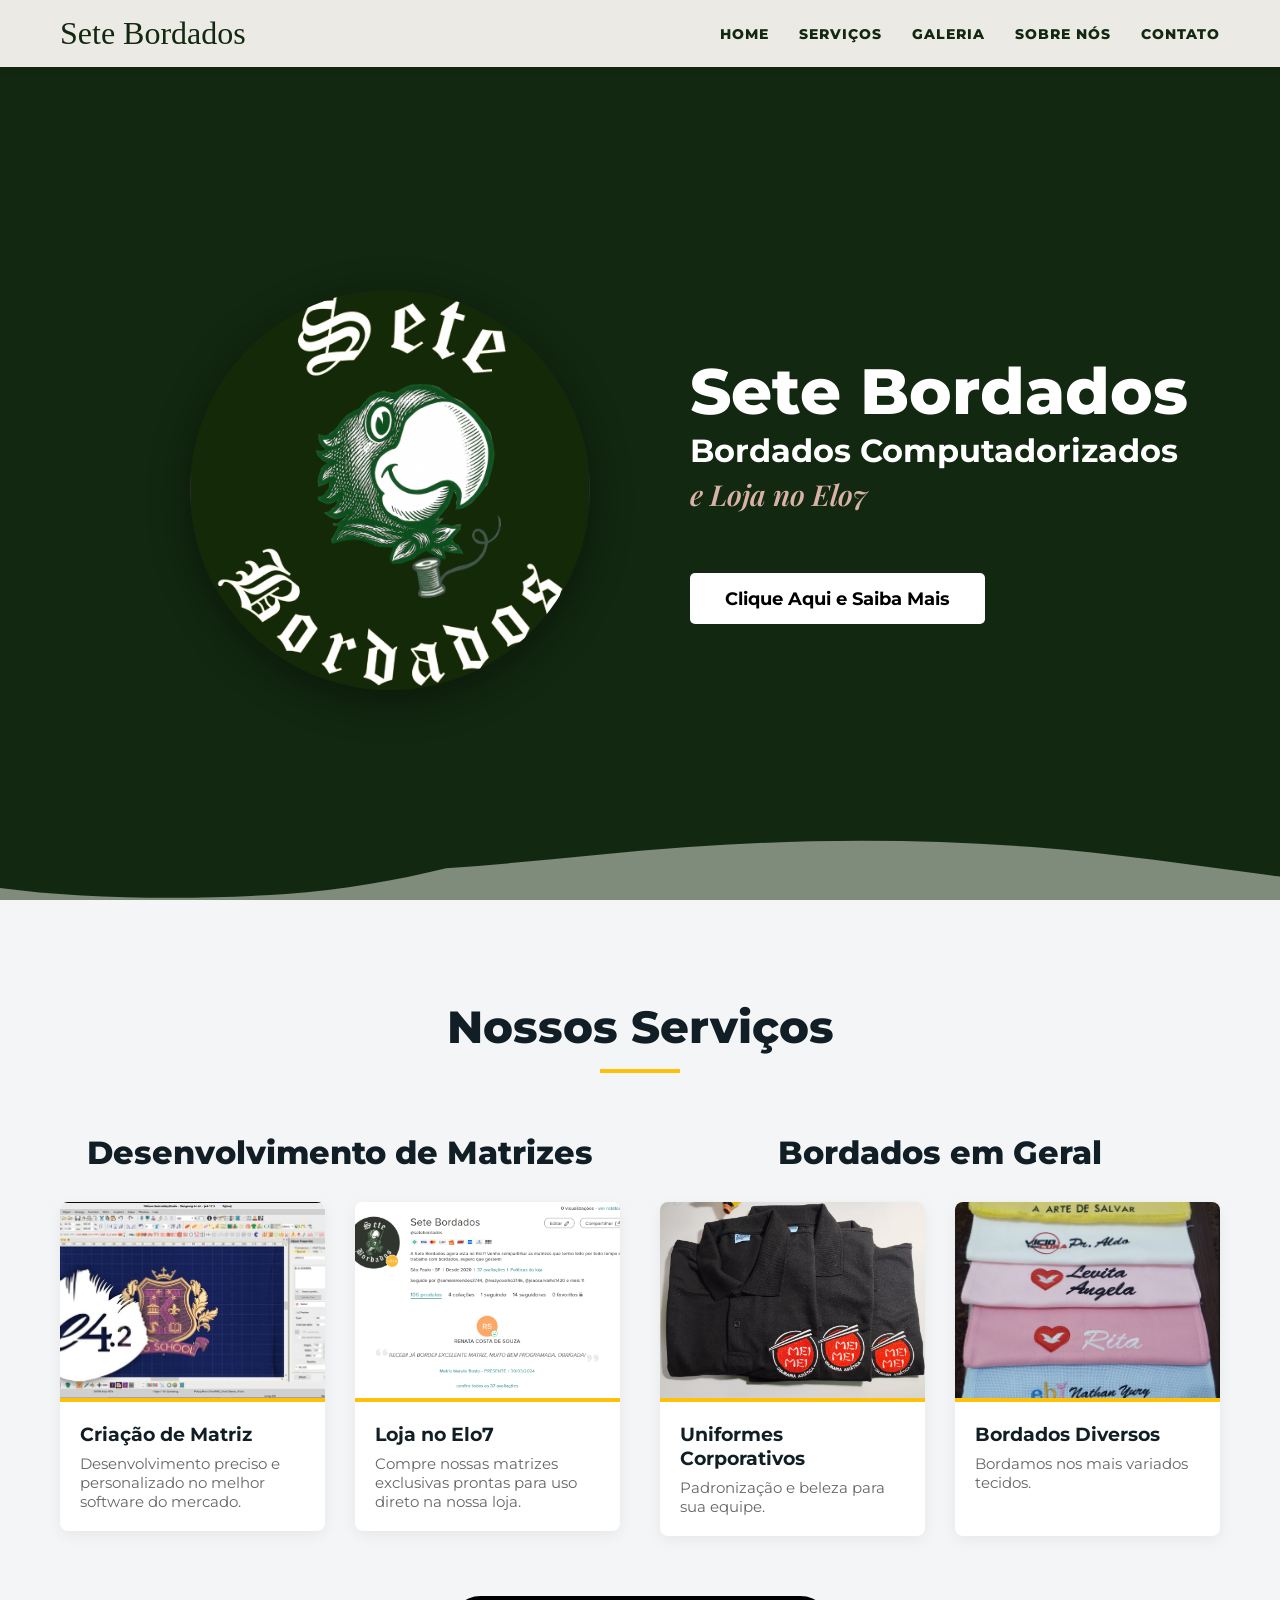
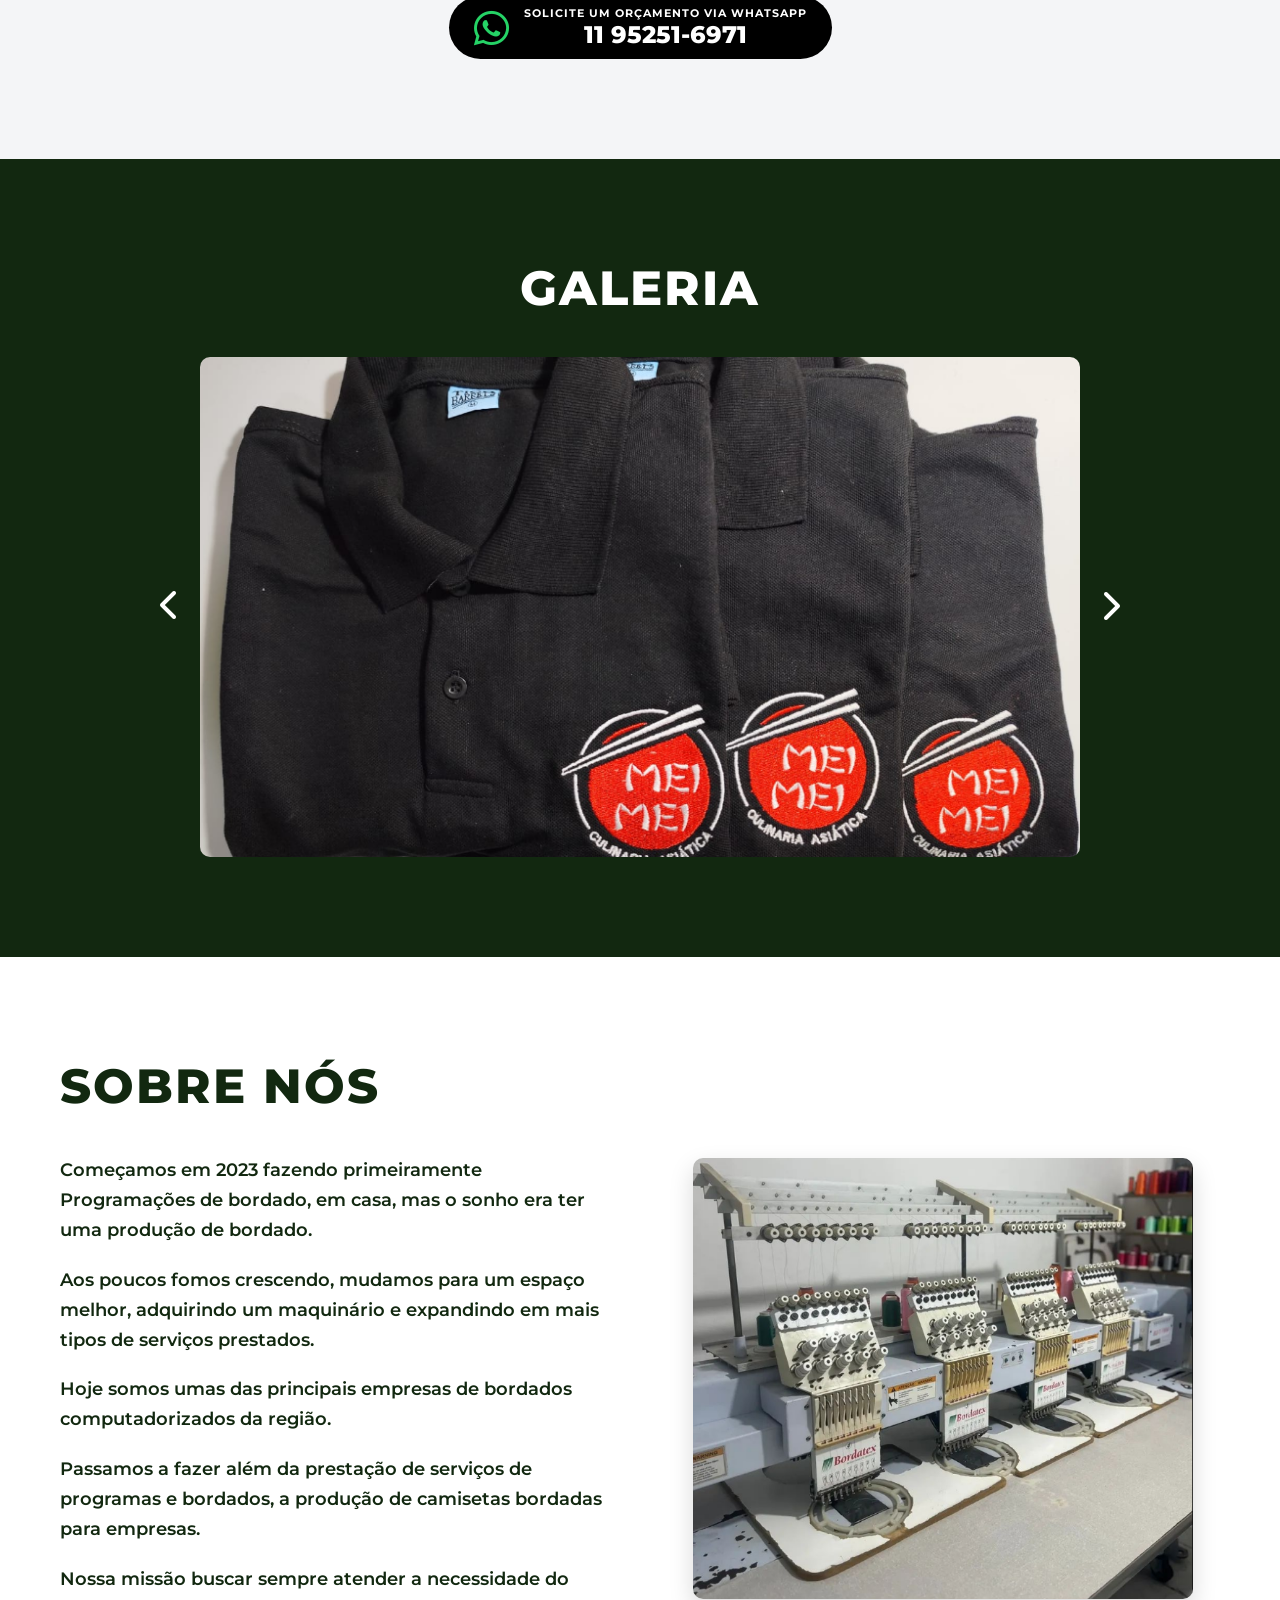
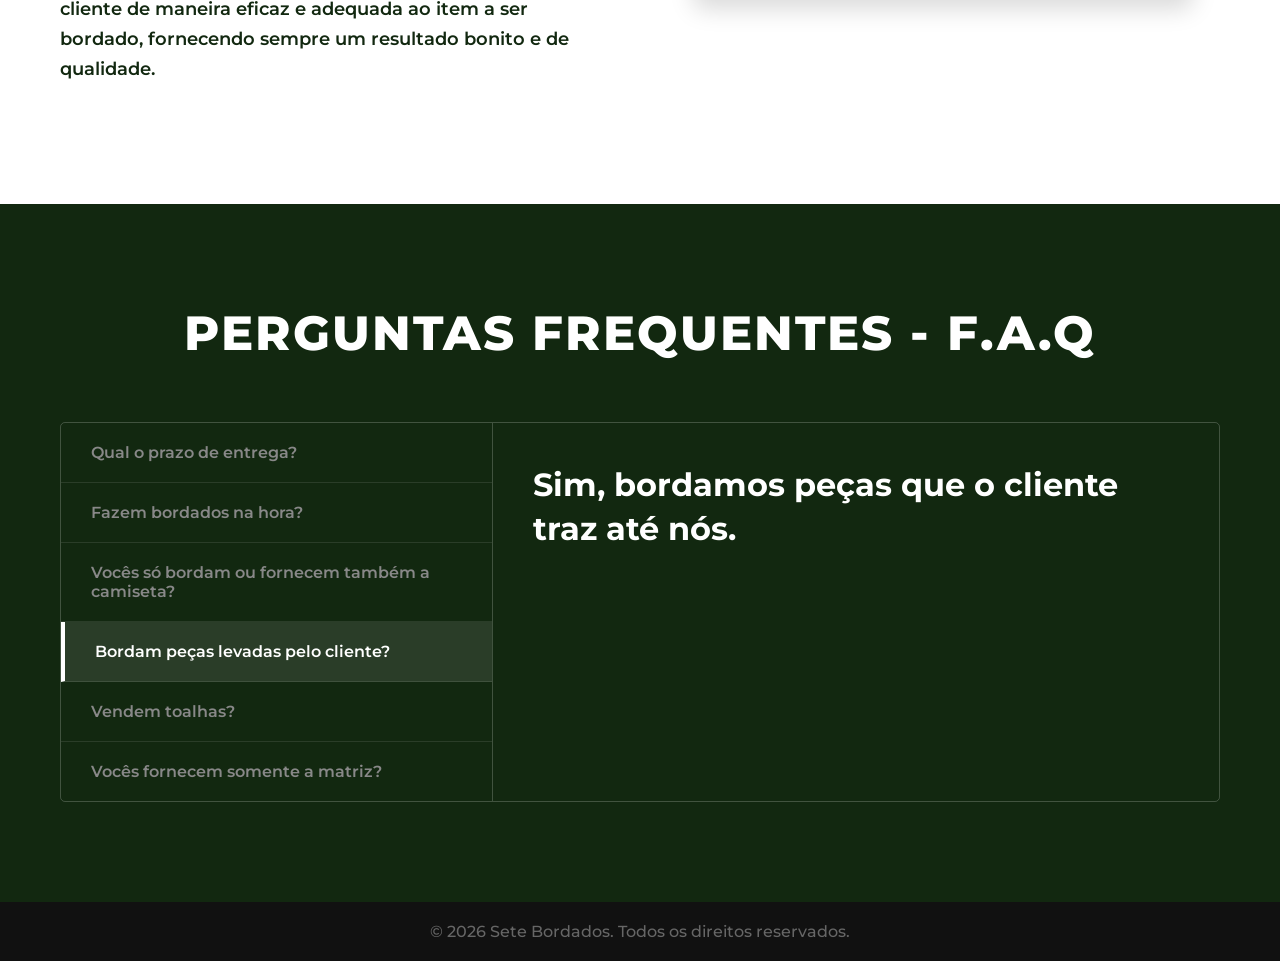
==== index.html @ 215e64a9 "primeiro commit - site sete bordados" ====
<!DOCTYPE html>
<html lang="pt-BR">

<head>
    <meta charset="UTF-8">
    <meta name="viewport" content="width=device-width, initial-scale=1.0">
    <title>Sete Bordados - Bordados Computadorizados</title>
    <link rel="stylesheet" href="style.css">
    <link rel="preconnect" href="https://fonts.googleapis.com">
    <link rel="preconnect" href="https://fonts.gstatic.com" crossorigin>
    <link
        href="https://fonts.googleapis.com/css2?family=Montserrat:wght@400;600;700;800&family=Playfair+Display:ital,wght@1,600&display=swap"
        rel="stylesheet">
    <link href="https://cdnjs.cloudflare.com/ajax/libs/font-awesome/6.0.0/css/all.min.css" rel="stylesheet">
</head>

<body>

    <!-- Header / Navbar -->
    <header class="navbar">
        <div class="nav-container">
            <div class="nav-logo">
                <span>Sete Bordados</span>
            </div>
            <nav>
                <ul class="nav-links">
                    <li><a href="#home">HOME</a></li>
                    <li><a href="#servicos">SERVIÇOS</a></li>
                    <li><a href="#galeria">GALERIA</a></li>
                    <li><a href="#sobre">SOBRE NÓS</a></li>
                    <li><a href="#contato">CONTATO</a></li>
                </ul>
            </nav>
            <div class="mobile-menu-btn">
                <i class="fa-solid fa-bars"></i>
            </div>
        </div>
    </header>

    <!-- Hero Section -->
    <section id="home" class="hero-section">
        <div class="hero-bg-overlay"></div>
        <div class="container hero-content">
            <div class="hero-image" data-anime="left">
                <img src="assets/logo.png"
                    alt="Sete Bordados Logo" class="main-logo-img"
                    style="border-radius: 50%; box-shadow: 0px 10px 40px rgba(0, 0, 0, 0.4); filter: none;">
            </div>
            <div class="hero-text" data-anime="right">
                <h1 style="font-size: 4rem;">Sete Bordados</h1>
                <h2
                    style="font-size: 2rem; color: #fff; font-style: normal; font-family: var(--font-main); font-weight: 700; margin-bottom: 5px;">
                    Bordados Computadorizados</h2>
                <h2 style="font-size: 1.8rem; color: var(--highlight);">e Loja no Elo7</h2>
                <a href="#contato" class="btn-primary" style="margin-top: 20px;">Clique Aqui e Saiba Mais</a>
            </div>
        </div>
        <div class="wave-divider">
            <svg data-name="Layer 1" xmlns="http://www.w3.org/2000/svg" viewBox="0 0 1200 120"
                preserveAspectRatio="none">
                <path
                    d="M321.39,56.44c58-10.79,114.16-30.13,172-41.86,82.39-16.72,168.19-17.73,250.45-.39C823.78,31,906.67,72,985.66,92.83c70.05,18.48,146.53,26.09,214.34,3V120H0V95.8C59.71,118,137.93,121,206.13,107.82,246.3,100,287.1,80.19,321.39,56.44Z"
                    class="shape-fill"></path>
            </svg>
        </div>
    </section>

    <!-- Serviços Section -->
    <section id="servicos" class="services-section">
        <div class="container">
            <div class="section-title-wrapper" data-anime="bottom">
                <h2 class="section-title">Nossos Serviços</h2>
                <div class="title-underline"></div>
            </div>

            <div class="services-grid-blocks">
                <!-- Quadrante 1 -->
                <div class="service-quadrant" data-anime="left">
                    <h3>Desenvolvimento de Matrizes</h3>
                    <div class="quadrant-cards">
                        <div class="service-card">
                            <img src="assets/matriz.png"
                                alt="Criação de Matriz">
                            <div class="card-text">
                                <h4>Criação de Matriz</h4>
                                <p>Desenvolvimento preciso e personalizado no melhor software do mercado.</p>
                            </div>
                        </div>
                        <a href="https://www.elo7.com.br/setebordados" target="_blank"
                            style="text-decoration: none; display: block;">
                            <div class="service-card">
                                <img src="assets/elo7.png"
                                    alt="Loja no Elo7">
                                <div class="card-text">
                                    <h4>Loja no Elo7</h4>
                                    <p>Compre nossas matrizes exclusivas prontas para uso direto na nossa loja.</p>
                                </div>
                            </div>
                        </a>
                    </div>
                </div>

                <!-- Quadrante 2 -->
                <div class="service-quadrant" data-anime="right">
                    <h3>Bordados em Geral</h3>
                    <div class="quadrant-cards">
                        <div class="service-card">
                            <img src="assets/uniforme.png"
                                alt="Uniformes e Camisas">
                            <div class="card-text">
                                <h4>Uniformes Corporativos</h4>
                                <p>Padronização e beleza para sua equipe.</p>
                            </div>
                        </div>
                        <div class="service-card">
                            <img src="assets/diversos.png"
                                alt="Bordados Diversos">
                            <div class="card-text">
                                <h4>Bordados Diversos</h4>
                                <p>Bordamos nos mais variados tecidos.</p>
                            </div>
                        </div>
                    </div>
                </div>
            </div>

            <div class="whatsapp-btn-wrapper" style="text-align: center; margin-top: 60px;" data-anime="bottom">
                <a href="https://wa.me/message/SFWPDJLVIP6OA1" class="btn-whatsapp" target="_blank">
                    <i class="fa-brands fa-whatsapp"></i>
                    <div class="wpp-text">
                        <span class="wpp-sub">SOLICITE UM ORÇAMENTO VIA WHATSAPP</span>
                        <span class="wpp-num">11 95251-6971</span>
                    </div>
                </a>
            </div>
        </div>
    </section>

    <!-- Galeria Section -->
    <section id="galeria" class="gallery-section">
        <h2 class="section-title light-title" style="color: #ffffff;" data-anime="bottom">GALERIA</h2>
        <div class="container gallery-slider" data-anime="bottom">
            <button class="slider-btn prev-btn"><i class="fa-solid fa-chevron-left"></i></button>
            <div class="gallery-track-container">
                <ul class="gallery-track">
                    <li class="gallery-slide current-slide">
                        <img src="assets/uniforme.png"
                            alt="Camisa Bordada">
                    </li>
                    <li class="gallery-slide">
                        <img src="assets/diversos.png"
                            alt="Bordados Diversos">
                    </li>
                    <li class="gallery-slide">
                        <img src="assets/uniforme.png"
                            alt="Uniforme Bordado">
                    </li>
                    <li class="gallery-slide">
                        <img src="assets/polos_pretas.png"
                            alt="Polos Pretas Bordadas">
                    </li>
                    <li class="gallery-slide">
                        <img src="assets/polo_vermelha.png"
                            alt="Polo Vermelha Mulher Maravilha">
                    </li>
                    <li class="gallery-slide">
                        <img src="assets/toalhas_madrinha.png"
                            alt="Toalhas Madrinha Adriana">
                    </li>
                    <li class="gallery-slide">
                        <img src="assets/toalhas_ivanildo.png"
                            alt="Toalhas Ivanildo e Lucineide">
                    </li>
                </ul>
            </div>
            <button class="slider-btn next-btn"><i class="fa-solid fa-chevron-right"></i></button>
        </div>
    </section>

    <!-- Sobre Nós Section -->
    <section id="sobre" class="about-section">
        <div class="container about-content">
            <div class="sobre-text" data-anime="left">
                <h2 class="section-title dark-title">SOBRE NÓS</h2>
                <div class="text-block">
                    <p>Começamos em 2023 fazendo primeiramente Programações de bordado, em casa, mas o sonho era ter uma
                        produção de bordado.</p>
                    <p>Aos poucos fomos crescendo, mudamos para um espaço melhor, adquirindo um maquinário e expandindo
                        em mais tipos de serviços prestados.</p>
                    <p>Hoje somos umas das principais empresas de bordados computadorizados da região.</p>
                    <p>Passamos a fazer além da prestação de serviços de programas e bordados, a produção de camisetas
                        bordadas para empresas.</p>
                    <p>Nossa missão buscar sempre atender a necessidade do cliente de maneira eficaz e adequada ao item
                        a ser bordado, fornecendo sempre um resultado bonito e de qualidade.</p>
                </div>
            </div>
            <div class="sobre-graphic" data-anime="right">
                <div>
                    <img src="assets/maquinas.png"
                        alt="Máquinas de Bordado Sete Bordados" class="machine-img"
                        style="width: 100%; max-width: 500px; border-radius: 10px; box-shadow: 0 10px 25px rgba(0,0,0,0.15);">
                </div>
            </div>
        </div>
    </section>

    <!-- FAQ Section -->
    <section id="contato" class="faq-section">
        <div class="container">
            <h2 class="section-title light-title center-title" data-anime="bottom">Perguntas Frequentes - F.A.Q</h2>
            <div class="faq-container" data-anime="bottom">
                <div class="faq-accordion">
                    <div class="faq-item"
                        data-answer="O prazo de entrega varia de 3 a 7 dias úteis após aprovação da arte.">
                        <span>Qual o prazo de entrega?</span>
                    </div>
                    <div class="faq-item"
                        data-answer="Trabalhamos com agendamentos. Serviços expressos têm taxa extra.">
                        <span>Fazem bordados na hora?</span>
                    </div>
                    <div class="faq-item" data-answer="Nós bordamos e também podemos fornecer as peças.">
                        <span>Vocês só bordam ou fornecem também a camiseta?</span>
                    </div>
                    <div class="faq-item active" data-answer="Sim, bordamos peças que o cliente traz até nós.">
                        <span>Bordam peças levadas pelo cliente?</span>
                    </div>
                    <div class="faq-item" data-answer="Sim, vendemos toalhas de banho e rosto já bordadas.">
                        <span>Vendem toalhas?</span>
                    </div>
                    <div class="faq-item" data-answer="Sim, temos opções para bordados em tecido plano, pique e mais.">
                        <span>Vocês fornecem somente a matriz?</span>
                    </div>
                </div>
                <div class="faq-display">
                    <div class="faq-answer-content">
                        <h3>Sim, bordamos peças que o cliente traz até nós.</h3>
                    </div>
                </div>
            </div>
        </div>
    </section>

    <footer>
        <div class="container footer-content">
            <p>&copy; 2026 Sete Bordados. Todos os direitos reservados.</p>
        </div>
    </footer>

    <script src="script.js"></script>
</body>

</html>
---- style.css ----
:root {
  --primary: #1A1A1A;
  --bg-dark: #122810;
  --bg-nav: #EBEAE5;
  --bg-services: #7F8B7B;
  --bg-gallery: #AC918A;
  --bg-about: #DEDAD6;
  --text-light: #FFFFFF;
  --text-dark: #222222;
  --accent: #25D366; /* WhatsApp Green */
  --highlight: #D8B2A7;

  --font-main: 'Montserrat', sans-serif;
  --font-serif: 'Playfair Display', serif;
}

* {
  margin: 0;
  padding: 0;
  box-sizing: border-box;
}

html {
  scroll-behavior: smooth;
}

body {
  font-family: var(--font-main);
  color: var(--text-dark);
  background-color: var(--bg-nav);
  overflow-x: hidden;
}

.container {
  max-width: 1200px;
  margin: 0 auto;
  padding: 0 20px;
}

h1, h2, h3 {
  font-weight: 800;
}

/* Animations */
[data-anime] {
  opacity: 0;
  transition: .8s ease-in-out;
}
[data-anime="left"] {
  transform: translateX(-50px);
}
[data-anime="right"] {
  transform: translateX(50px);
}
[data-anime="bottom"] {
  transform: translateY(50px);
}
[data-anime].animate {
  opacity: 1;
  transform: translate3d(0px,0px,0px);
}

/* Navbar */
.navbar {
  background-color: var(--bg-nav);
  position: fixed;
  top: 0;
  width: 100%;
  z-index: 1000;
  box-shadow: 0 2px 10px rgba(0,0,0,0.1);
  transition: all 0.3s ease;
}

.nav-container {
  display: flex;
  justify-content: space-between;
  align-items: center;
  max-width: 1200px;
  margin: 0 auto;
  padding: 15px 20px;
}

.nav-logo {
  display: flex;
  align-items: center;
  gap: 10px;
  font-size: 2rem;
  font-weight: normal;
  color: var(--bg-dark);
  font-family: "Old English Text MT", "Engravers Old English BT", serif;
}

.nav-links {
  list-style: none;
  display: flex;
  gap: 30px;
}

.nav-links a {
  text-decoration: none;
  color: var(--bg-dark);
  font-weight: 800;
  font-size: 0.9rem;
  letter-spacing: 1px;
  position: relative;
  transition: color 0.3s;
}

.nav-links a:hover {
  color: var(--bg-gallery);
}

.nav-links a::after {
  content: '';
  position: absolute;
  width: 0;
  height: 2px;
  bottom: -4px;
  left: 0;
  background-color: var(--bg-gallery);
  transition: width 0.3s ease;
}

.nav-links a:hover::after {
  width: 100%;
}

.mobile-menu-btn {
  display: none;
  font-size: 1.5rem;
  cursor: pointer;
}

/* Hero Section */
.hero-section {
  background-color: var(--bg-dark);
  min-height: 100vh;
  display: flex;
  align-items: center;
  position: relative;
  padding-top: 80px;
}

.hero-content {
  display: flex;
  align-items: center;
  justify-content: center;
  gap: 100px;
  width: 100%;
  z-index: 2;
}

.hero-image {
  flex: 1;
  display: flex;
  justify-content: flex-end;
}

.main-logo-img {
  width: 400px;
  height: 400px;
  object-fit: cover;
  border-radius: 50%;
  box-shadow: 0 0 50px rgba(255,255,255,0.1);
  filter: drop-shadow(0px 0px 20px rgba(255, 255, 255, 0.2));
  transition: transform 0.3s ease;
}

.main-logo-img:hover {
  transform: scale(1.05);
}

.hero-text {
  flex: 1;
  color: var(--text-light);
}

.hero-text h1 {
  font-size: 3.5rem;
  line-height: 1.1;
  margin-bottom: 5px;
}

.hero-text h2 {
  font-size: 1.8rem;
  color: var(--highlight);
  font-weight: 600;
  font-style: italic;
  margin-bottom: 40px;
  font-family: var(--font-serif);
}

.btn-primary {
  display: inline-block;
  background-color: #FFFFFF;
  color: #000;
  text-decoration: none;
  padding: 15px 35px;
  font-weight: 700;
  font-size: 1.1rem;
  border-radius: 5px;
  transition: all 0.3s ease;
}

.btn-primary:hover {
  background-color: var(--highlight);
  color: #fff;
  box-shadow: 0 10px 20px rgba(216, 178, 167, 0.3);
  transform: translateY(-3px);
}

.wave-divider {
  position: absolute;
  bottom: 0;
  left: 0;
  width: 100%;
  overflow: hidden;
  line-height: 0;
}

.wave-divider svg {
  position: relative;
  display: block;
  width: calc(130% + 1.3px);
  height: 60px;
}

.wave-divider .shape-fill {
  fill: var(--bg-services);
}

/* Services (New Grid Layout) */
.services-section {
  background-color: #F4F5F7;
  padding: 100px 0;
  color: var(--text-dark);
}

.section-title-wrapper {
  text-align: center;
  margin-bottom: 60px;
}

.section-title-wrapper .section-title {
  font-size: 2.8rem;
  color: #111e25;
  margin-bottom: 15px;
  text-transform: none;
  letter-spacing: normal;
}

.title-underline {
  width: 80px;
  height: 4px;
  background-color: #FFC107;
  margin: 0 auto;
}

.services-grid-blocks {
  display: flex;
  gap: 40px;
  justify-content: space-between;
}

.service-quadrant {
  flex: 1;
}

.service-quadrant h3 {
  font-size: 2rem;
  color: #111e25;
  margin-bottom: 30px;
  text-align: center;
}

.quadrant-cards {
  display: grid;
  grid-template-columns: 1fr 1fr;
  gap: 30px;
}

.service-card {
  background: #ffffff;
  border-radius: 8px;
  overflow: hidden;
  box-shadow: 0 4px 15px rgba(0,0,0,0.06);
  transition: transform 0.3s ease;
}

.service-card:hover {
  transform: translateY(-5px);
  box-shadow: 0 10px 25px rgba(0,0,0,0.1);
}

.service-card img {
  width: 100%;
  height: 200px;
  object-fit: cover;
  border-bottom: 4px solid #FFC107;
  display: block;
}

.card-text {
  padding: 20px;
}

.card-text h4 {
  font-size: 1.2rem;
  color: #111e25;
  margin-bottom: 8px;
}

.card-text p {
  font-size: 0.95rem;
  color: #666;
}

.section-title {
  font-size: 3rem;
  margin-bottom: 40px;
  text-transform: uppercase;
  letter-spacing: 2px;
}

.section-title.dark-title {
  color: var(--bg-dark);
}



.whatsapp-btn-wrapper {
  margin-top: 40px;
}

.btn-whatsapp {
  display: inline-flex;
  align-items: center;
  background-color: #000;
  color: #fff;
  text-decoration: none;
  padding: 10px 25px;
  border-radius: 50px;
  gap: 15px;
  transition: all 0.3s;
}

.btn-whatsapp:hover {
  background-color: var(--accent);
  box-shadow: 0 10px 20px rgba(37, 211, 102, 0.4);
  transform: translateY(-3px);
}

.btn-whatsapp i {
  font-size: 2.5rem;
  color: var(--accent);
}

.btn-whatsapp:hover i {
  color: #fff;
}

.wpp-text {
  display: flex;
  flex-direction: column;
}

.wpp-sub {
  font-size: 0.7rem;
  font-weight: 700;
  letter-spacing: 1px;
}

.wpp-num {
  font-size: 1.5rem;
  font-weight: 800;
}

/* Gallery */
.gallery-section {
  background-color: var(--bg-dark);
  padding: 100px 0;
  text-align: center;
}

.gallery-slider {
  position: relative;
  max-width: 1000px;
  margin: 0 auto;
  display: flex;
  align-items: center;
  gap: 20px;
}

.gallery-track-container {
  overflow: hidden;
  flex: 1;
  border-radius: 10px;
}

.gallery-track {
  display: flex;
  list-style: none;
  transition: transform 0.5s ease-in-out;
}

.gallery-slide {
  min-width: 100%;
}

.gallery-slide img {
  width: 100%;
  height: 500px;
  object-fit: cover;
  display: block;
}

.slider-btn {
  background: transparent;
  border: none;
  color: white;
  font-size: 2rem;
  cursor: pointer;
  transition: color 0.3s;
}

.slider-btn:hover {
  color: #333;
}

/* About Us */
.about-section {
  background-color: #ffffff;
  padding: 100px 0;
  position: relative;
  overflow: hidden;
}

.about-content {
  display: flex;
  align-items: center;
  gap: 50px;
  position: relative;
  z-index: 2;
}

.sobre-text {
  flex: 1;
}

.sobre-text p {
  font-size: 1.1rem;
  line-height: 1.7;
  margin-bottom: 20px;
  color: var(--bg-dark);
  font-weight: 600;
}

.sobre-graphic {
  flex: 1;
  display: flex;
  justify-content: center;
}

.watermark-img {
  width: 450px;
  opacity: 0.15;
  filter: grayscale(100%);
}

/* FAQ */
.faq-section {
  background-color: var(--bg-dark);
  padding: 100px 0;
  color: var(--text-light);
}

.center-title {
  text-align: center;
  margin-bottom: 60px;
}

.faq-container {
  display: flex;
  border: 1px solid rgba(255,255,255,0.2);
  border-radius: 5px;
  overflow: hidden;
}

.faq-accordion {
  flex: 1;
  border-right: 1px solid rgba(255,255,255,0.2);
}

.faq-item {
  padding: 20px 30px;
  cursor: pointer;
  border-bottom: 1px solid rgba(255,255,255,0.1);
  transition: all 0.3s;
  color: #888;
  font-weight: 600;
}

.faq-item:last-child {
  border-bottom: none;
}

.faq-item:hover {
  background-color: rgba(255,255,255,0.05);
  color: #ddd;
}

.faq-item.active {
  background-color: rgba(255,255,255,0.1);
  color: #fff;
  border-left: 4px solid #fff;
}

.faq-display {
  flex: 1.5;
  padding: 40px;
  display: flex;
  align-items: flex-start;
}

.faq-answer-content h3 {
  font-size: 2rem;
  font-weight: 700;
  line-height: 1.4;
  animation: fadeIn 0.5s ease;
}

@keyframes fadeIn {
  from { opacity: 0; transform: translateY(10px); }
  to { opacity: 1; transform: translateY(0); }
}

footer {
  background-color: #111;
  color: #666;
  text-align: center;
  padding: 20px 0;
  font-weight: 500;
}

/* Responsive */
@media (max-width: 900px) {
  .hero-content, .services-content, .about-content, .faq-container {
    flex-direction: column;
  }
  
  .hero-image {
    order: -1;
  }
  
  .main-logo-img {
    width: 250px;
    height: 250px;
  }
  
  .hero-text h1 {
    font-size: 2.5rem;
    text-align: center;
  }
  
  .hero-text h2 {
    font-size: 1.5rem;
    text-align: center;
  }
  
  .hero-text .btn-primary {
    display: block;
    text-align: center;
    margin: 0 auto;
    width: fit-content;
  }

  .nav-links {
    display: none;
  }
  
  .mobile-menu-btn {
    display: block;
  }
  
  .services-grid-blocks {
    flex-direction: column;
  }
  
  .quadrant-cards {
    grid-template-columns: 1fr;
  }
  
  .faq-accordion {
    border-right: none;
    border-bottom: 1px solid rgba(255,255,255,0.2);
  }
}
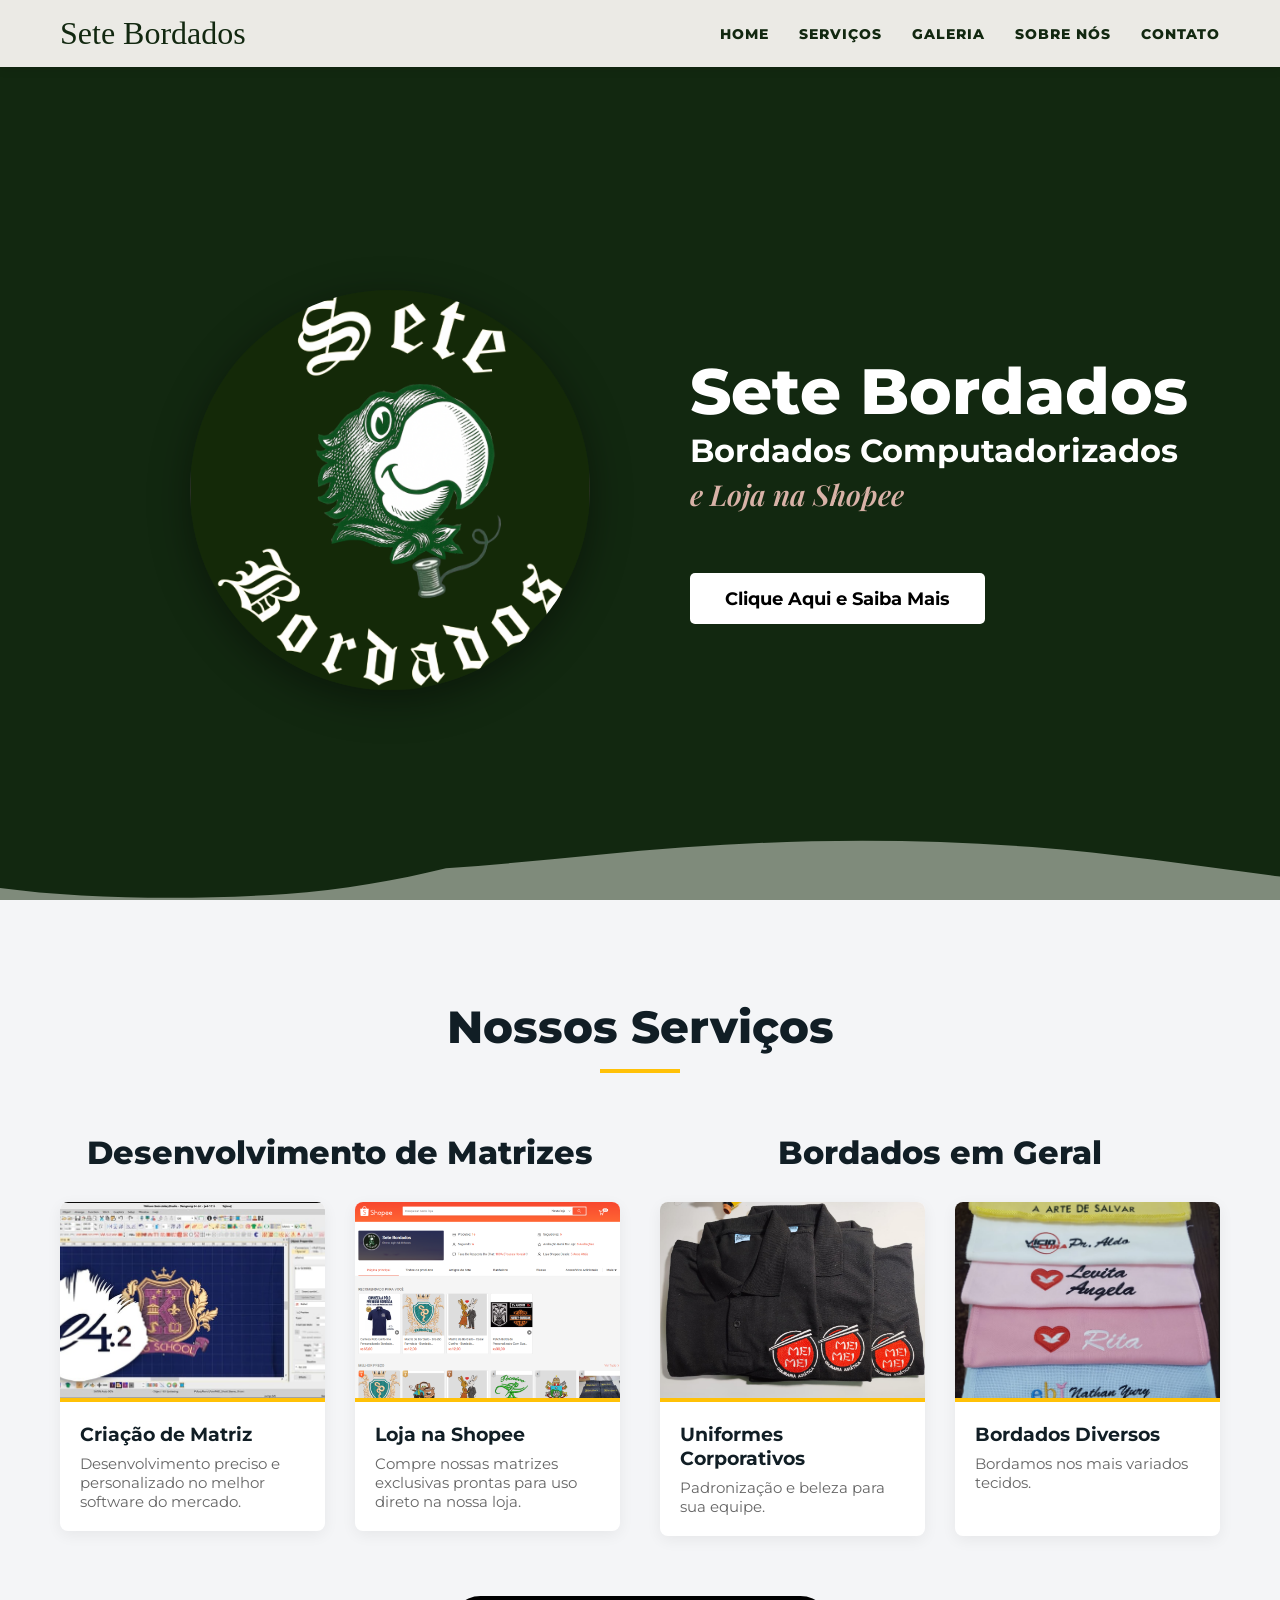
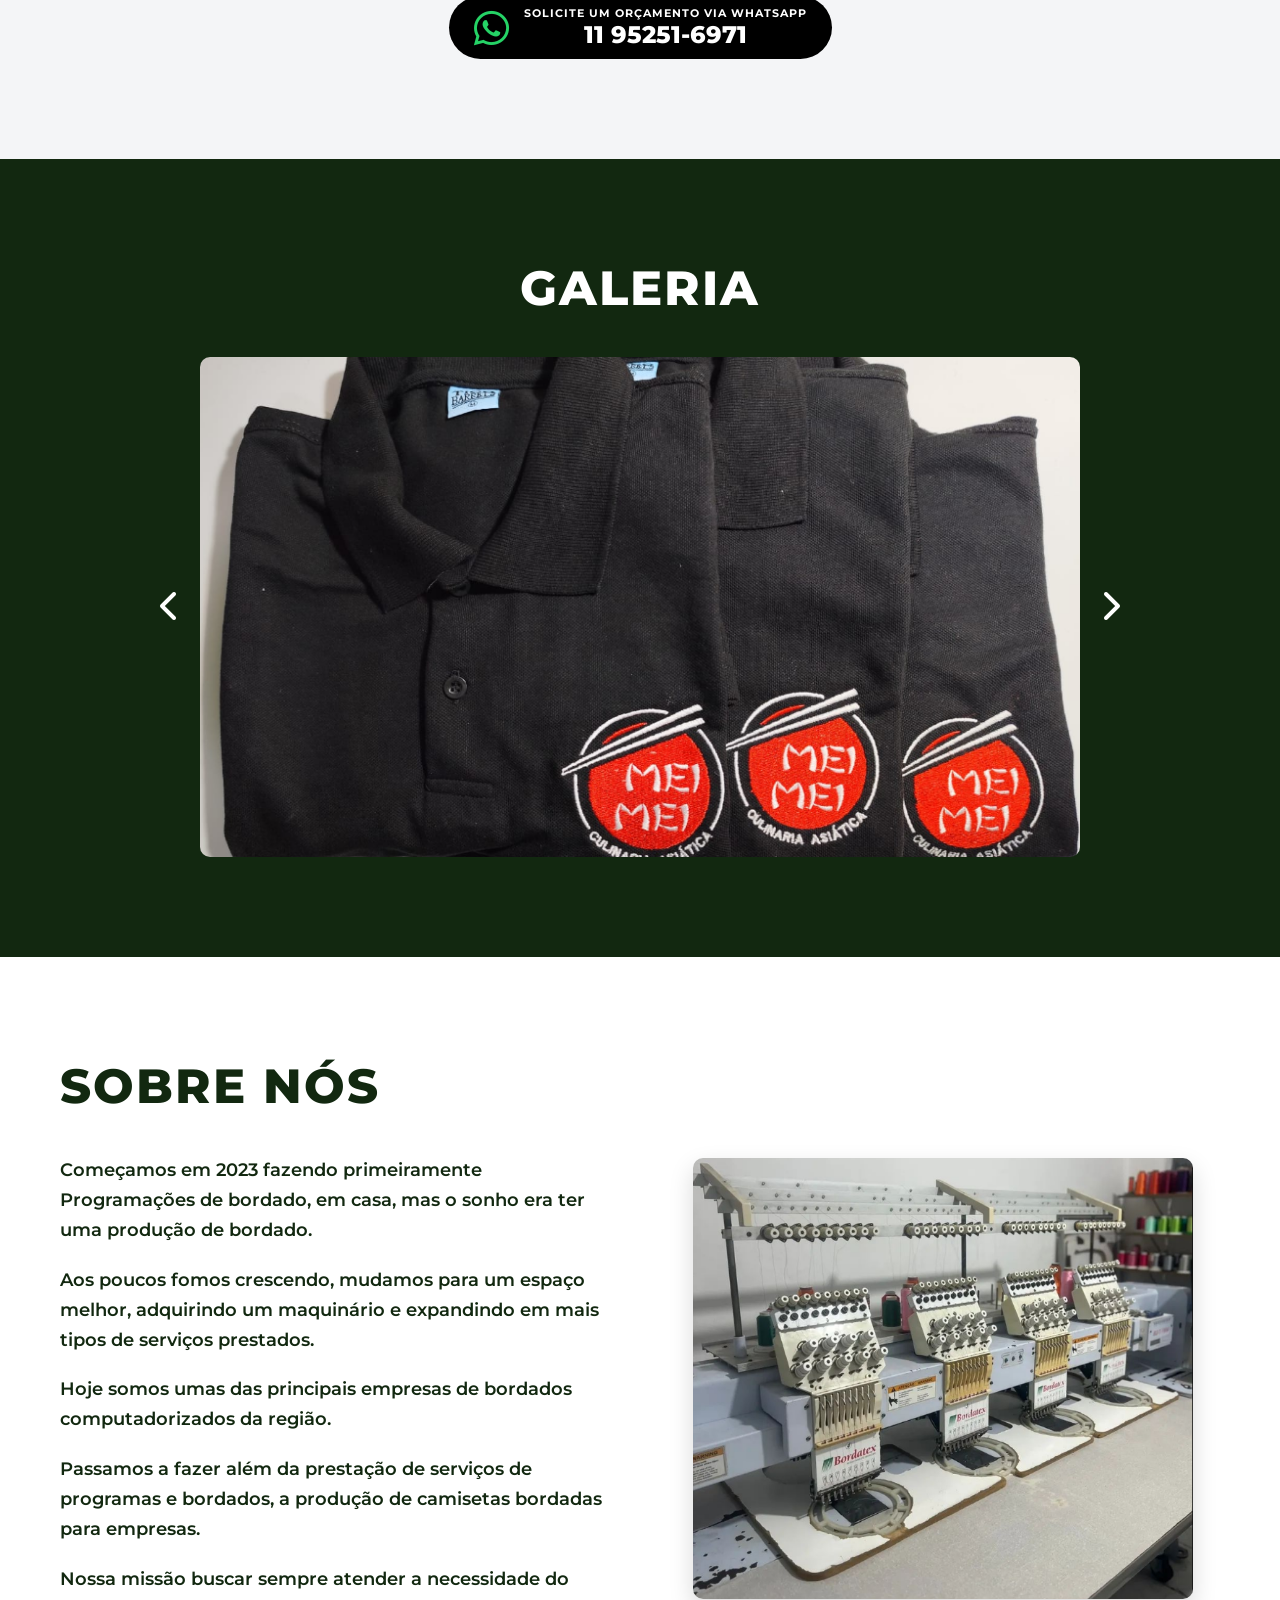
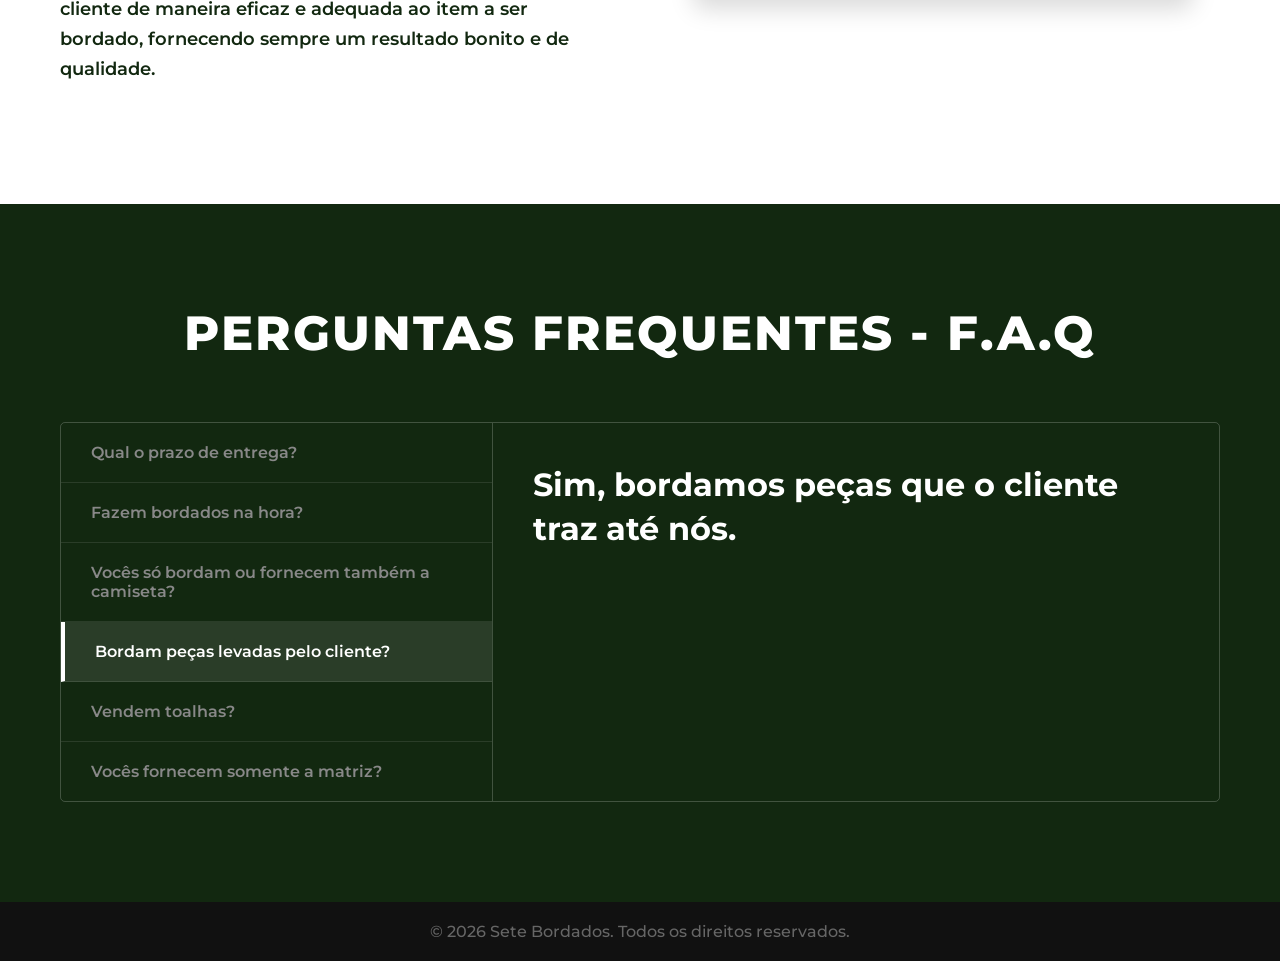
==== commit cb6626d0: "Altera loja do Elo7 para a Shopee no site" ====
--- a/index.html
+++ b/index.html
@@ -51,7 +51,7 @@
                 <h2
                     style="font-size: 2rem; color: #fff; font-style: normal; font-family: var(--font-main); font-weight: 700; margin-bottom: 5px;">
                     Bordados Computadorizados</h2>
-                <h2 style="font-size: 1.8rem; color: var(--highlight);">e Loja no Elo7</h2>
+                <h2 style="font-size: 1.8rem; color: var(--highlight);">e Loja na Shopee</h2>
                 <a href="#contato" class="btn-primary" style="margin-top: 20px;">Clique Aqui e Saiba Mais</a>
             </div>
         </div>
@@ -86,13 +86,13 @@
                                 <p>Desenvolvimento preciso e personalizado no melhor software do mercado.</p>
                             </div>
                         </div>
-                        <a href="https://www.elo7.com.br/setebordados" target="_blank"
+                        <a href="https://shopee.com.br/shop/462453502" target="_blank"
                             style="text-decoration: none; display: block;">
                             <div class="service-card">
-                                <img src="assets/elo7.png"
-                                    alt="Loja no Elo7">
+                                <img src="assets/shopee.png"
+                                    alt="Loja na Shopee">
                                 <div class="card-text">
-                                    <h4>Loja no Elo7</h4>
+                                    <h4>Loja na Shopee</h4>
                                     <p>Compre nossas matrizes exclusivas prontas para uso direto na nossa loja.</p>
                                 </div>
                             </div>
